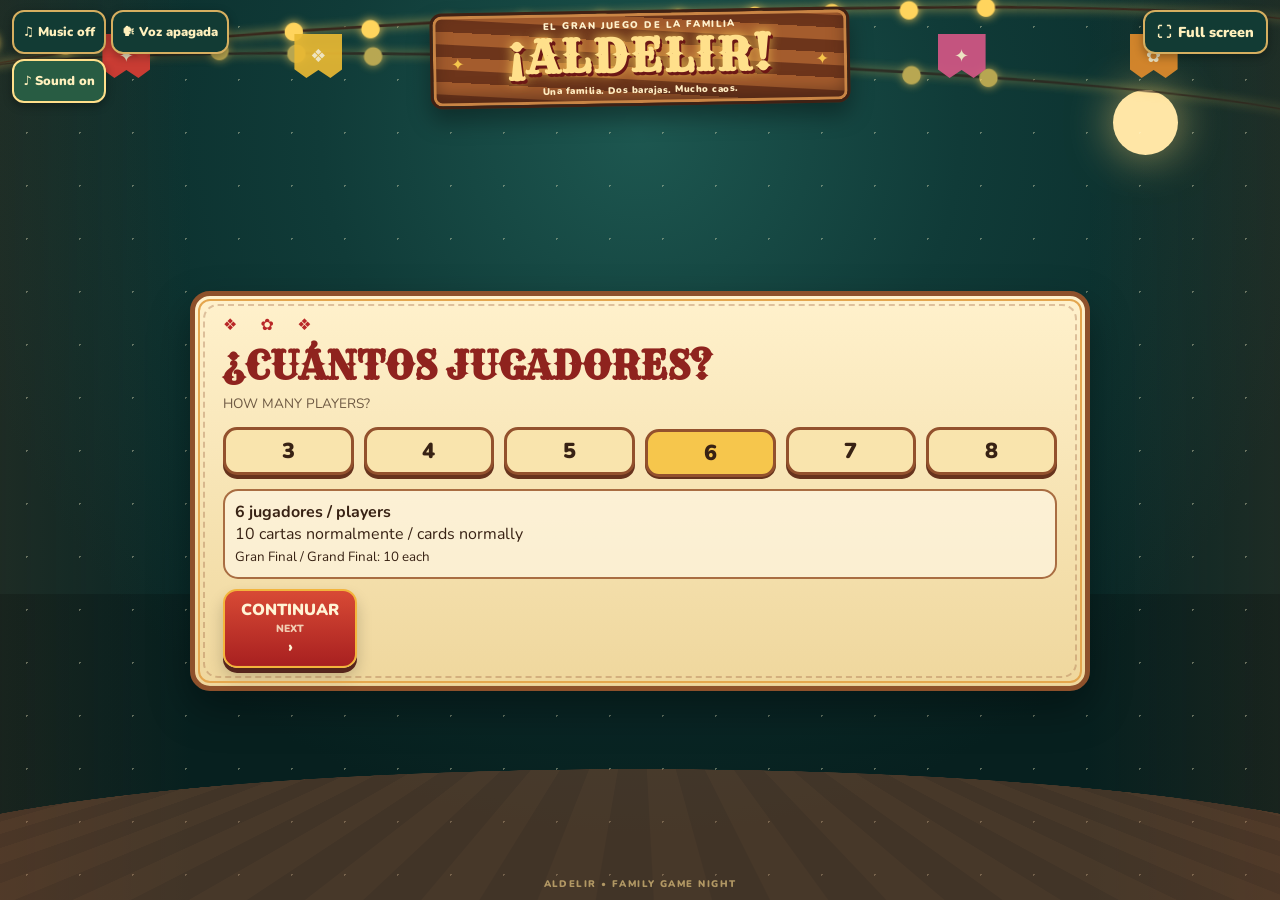
==== aldelir/index.html @ d0a07c15 "Update GameBox with complete ALDELIR game, voice, music and full screen" ====
<!doctype html>
<html lang="es-MX">
<head>
  <meta charset="utf-8">
  <meta name="viewport" content="width=device-width,initial-scale=1,viewport-fit=cover">
  <meta name="theme-color" content="#102f2b">
  <title>¡ALDELIR! El Gran Juego de la Familia</title>
  <link rel="stylesheet" href="styles.css?v=17">
</head>
<body>
  <div id="app" class="app round-theme-0">
    <div class="courtyard" aria-hidden="true">
      <div class="moon"></div>
      <div class="stars"></div>
      <div class="light-string lights-one"></div>
      <div class="light-string lights-two"></div>
      <div class="papel papel-a">✦</div><div class="papel papel-b">❖</div><div class="papel papel-c">✿</div>
      <div class="papel papel-d">❖</div><div class="papel papel-e">✦</div><div class="papel papel-f">✿</div>
    </div>

    <div class="audio-controls" aria-label="Audio controls">
      <button id="musicToggle" type="button" aria-pressed="false">♫ Music off</button>
      <button id="voiceToggle" type="button" aria-pressed="false">🗣 Voz apagada</button>
      <button id="soundToggle" type="button" aria-pressed="true">♪ Sound on</button>
    </div>
    <button id="fullscreenToggle" class="fullscreen-toggle" type="button" aria-pressed="false" aria-label="Enter full screen">⛶ <span>Full screen</span></button>
    <div id="voiceStatus" class="audio-status hidden" role="status"></div>
    <div id="fullscreenStatus" class="fullscreen-status hidden" role="status"></div>
    <header class="brand">
      <div class="wood-sign">
        <span class="brand-small">EL GRAN JUEGO DE LA FAMILIA</span>
        <h1>¡ALDELIR!</h1>
        <span class="brand-tagline">Una familia. Dos barajas. Mucho caos.</span>
      </div>
    </header>

    <main>
      <section id="s-setup" class="screen">
        <div class="panel papel-panel">
          <div class="ornament">❖ ✿ ❖</div>
          <h2>¿CUÁNTOS JUGADORES?</h2>
          <p class="english">HOW MANY PLAYERS?</p>
          <div id="counts" class="player-counts"></div>
          <div id="dealInfo" class="notice"></div>
          <button id="setupNext" class="btn btn-primary">CONTINUAR <small>NEXT</small> ›</button>
        </div>
      </section>

      <section id="s-names" class="screen hidden">
        <div class="panel papel-panel">
          <div class="ornament">✿ ❖ ✿</div>
          <h2>NOMBRES</h2><p class="english">PLAYER NAMES</p>
          <div id="nameFields" class="name-grid"></div>
          <p id="nameErr" class="error" role="alert"></p>
          <button id="namesNext" class="btn btn-primary">PREPARAR <small>CONTINUE</small> ›</button>
        </div>
      </section>

      <section id="s-deal" class="screen hidden">
        <div class="panel papel-panel center">
          <div id="dealRound" class="eyebrow"></div>
          <div class="deck-art" aria-hidden="true"><span>♠</span><span class="red">♥</span></div>
          <h2 id="dealTitle">¡NUEVA MANO!</h2>
          <p id="dealSubtitle" class="english">NEW HAND!</p>
          <div class="instruction-card">
            <p>Mezcla las <strong>dos barajas</strong>.</p>
            <p class="english">Shuffle both decks together.</p>
            <div id="dealBig" class="deal-big"></div>
            <p>Coloca todas las cartas <strong>boca arriba</strong>.</p>
            <p class="english">Place all cards face up.</p>
          </div>
          <button id="dealReady" class="btn btn-primary btn-big">✓ TODOS LISTOS <small>EVERYONE READY</small></button>
        </div>
      </section>

      <section id="s-round" class="screen hidden">
        <div class="panel round-panel center">
          <div id="roundNo" class="eyebrow"></div>
          <div id="roundIcon" class="round-icon"></div>
          <h2 id="roundEs"></h2>
          <p id="roundEn" class="round-en"></p>
          <div class="instruction-card">
            <p id="objectiveEs" class="objective"></p>
            <p id="objectiveEn" class="english"></p>
          </div>
          <div id="doublePoints" class="double-points hidden">🔥 PUNTOS DOBLES / DOUBLE POINTS 🔥</div>
          <div id="roundPoints" class="points"></div>
          <button id="roundStart" class="btn btn-primary btn-big">▶ EMPEZAR <small>START</small></button>
        </div>
      </section>

      <section id="s-game" class="screen hidden">
        <div id="scores" class="score-grid"></div>
        <div class="game-table">
          <div class="game-status"><span id="liveRound"></span><span id="callNum"></span></div>
          <div id="playingCard" class="playing-card">
            <div class="corner top"><span id="cornerRank1">?</span><span id="cornerSuit1">♠</span></div>
            <div id="rank" class="card-rank">?</div>
            <div id="suit" class="card-suit">♠</div>
            <div class="corner bottom"><span id="cornerRank2">?</span><span id="cornerSuit2">♠</span></div>
          </div>
          <div id="cardEs" class="card-name">PREPARADOS...</div>
          <div id="cardEn" class="english">GET READY...</div>
          <div id="specialHint" class="round-hint"></div>
          <div class="controls">
            <button id="pause" class="btn btn-secondary">⏸ PAUSA <small>PAUSE</small></button>
            <label class="speed">VELOCIDAD / SPEED
              <select id="speed">
                <option value="7500">Lenta / Slow</option>
                <option value="5500" selected>Normal</option>
                <option value="4000">Rápida / Fast</option>
              </select>
            </label>
          </div>
          <button id="alvarez" class="alvarez-buzzer"><span>🔔</span> ¡ALDELIR!</button>
        </div>
      </section>

      <section id="s-claim" class="screen hidden">
        <div class="panel papel-panel center alert-panel">
          <div class="alarm">🚨 🔔 🚨</div><h2>¡TENEMOS ALDELIR!</h2><p class="english">WE HAVE ALDELIR!</p>
          <div class="last-card-box"><small>ÚLTIMA CARTA / FINAL CALLED CARD</small><div id="claimLastCard"></div></div>
          <p><strong>Selecciona a TODOS los que cantaron.</strong><br><span class="english">Select EVERYONE who called Aldelir.</span></p>
          <div id="claimers" class="claimer-grid"></div>
          <p id="claimErr" class="error"></p>
          <button id="verifyClaims" class="btn btn-primary">COMPROBAR <small>VERIFY</small> ›</button>
        </div>
      </section>

      <section id="s-verify" class="screen hidden">
        <div class="panel papel-panel center">
          <div id="verifyProgress" class="eyebrow"></div><h2 id="verifyName"></h2>
          <p><strong>¿Completó el reto con la última carta?</strong></p><p class="english">Did they complete the challenge with the final called card?</p>
          <div class="last-card-box"><small>ÚLTIMA CARTA / FINAL CARD</small><div id="verifyLastCard"></div></div>
          <details><summary>Ver todas las cartas llamadas / See all called cards</summary><div id="called" class="called-list"></div></details>
          <div class="verify-buttons">
            <button id="invalid" class="btn btn-secondary">✕ NO VÁLIDO <small>NOT VALID</small></button>
            <button id="valid" class="btn btn-primary">✓ GANADOR <small>VALID WINNER</small></button>
          </div>
        </div>
      </section>

      <section id="s-result" class="screen hidden">
        <div id="celebrationPanel" class="panel papel-panel center celebration-panel">
          <div class="trophy">🎉🏆🎉</div><h2 id="celebration"></h2><p id="celebrationEn" class="round-en"></p>
          <div id="winnerNames" class="winner-names"></div><div id="resultPts" class="points"></div>
          <h3>CLASIFICACIÓN <span class="english-inline">/ SCOREBOARD</span></h3>
          <div id="resultBoard" class="standings"></div>
          <button id="nextRound" class="btn btn-primary btn-big">SIGUIENTE RONDA / NEXT ROUND ›</button>
        </div>
      </section>

      <section id="s-exhausted" class="screen hidden">
        <div class="panel papel-panel center">
          <div class="round-icon">🃏</div>
          <h2>¡NADIE GANÓ!</h2>
          <p class="english">NO WINNER THIS HAND</p>
          <p><strong id="exhaustedSummaryEs"></strong></p>
          <p id="exhaustedSummaryEn" class="english"></p>
          <p>Revisen las cartas por si se les pasó alguna. Si nadie completó el reto, mezclen, repartan y repitan esta ronda.</p>
          <p class="english">Check for missed matches, then redeal and replay this round if nobody completed the challenge.</p>
          <h3>CARTAS LLAMADAS <span class="english-inline">/ CALLED CARDS</span></h3>
          <div id="exhaustedCalled" class="called-list exhausted-cards"></div>
          <p class="notice">La ronda y los puntos acumulados se conservan.<br><span class="english">Same round. Existing scores are kept.</span></p>
          <button id="replayRound" class="btn btn-primary btn-big">↻ REPARTIR Y REPETIR <small>REDEAL AND REPLAY</small></button>
        </div>
      </section>

      <section id="s-champion" class="screen hidden">
        <div class="panel champion-panel center">
          <div class="champ-crown">👑</div><div id="champTitleEs" class="champ-title"></div><div id="champTitleEn" class="english"></div>
          <h2 id="champName" class="champ-name"></h2><div id="champScore" class="points"></div><p id="champMessage"></p>
          <h3>CLASIFICACIÓN FINAL <span class="english-inline">/ FINAL STANDINGS</span></h3>
          <div id="finalBoard" class="standings"></div>
          <button id="newGame" class="btn btn-primary">↻ NUEVO JUEGO <small>NEW GAME</small></button>
        </div>
      </section>
    </main>
    <div id="confetti" class="confetti" aria-hidden="true"></div>
    <footer>ALDELIR • FAMILY GAME NIGHT</footer>
  </div>
  <script src="game.js?v=17"></script>
  <script src="layout.js?v=11"></script>
  <script src="fullscreen.js?v=11"></script>
  <script src="audio.js?v=11"></script>
  <script src="voice.js?v=17"></script>
</body>
</html>
---- aldelir/styles.css ----
@import url('https://fonts.googleapis.com/css2?family=Rye&family=Nunito:wght@500;700;900&display=swap');
:root{--night:#0b2929;--night2:#15413a;--cream:#fff2cf;--paper:#f6dfad;--ink:#382214;--gold:#f6c64c;--red:#b92727;--green:#22775a;--blue:#1d6487;--wood:#6d351b;--wood2:#a45c2d;--shadow:rgba(0,0,0,.34);--theme:#d78c2d}
*{box-sizing:border-box}html,body{margin:0;min-height:100%;background:#071f20;color:var(--cream);font-family:Nunito,system-ui,sans-serif}button,input,select{font:inherit}button{cursor:pointer}.hidden{display:none!important}.app{min-height:100vh;position:relative;overflow:hidden;background:radial-gradient(circle at 50% 15%,#1d5750 0,#103b38 32%,#092827 70%);padding:24px 18px 38px}.courtyard{position:fixed;inset:0;pointer-events:none;overflow:hidden;background:linear-gradient(180deg,transparent 0 66%,rgba(0,0,0,.18) 66%),linear-gradient(90deg,rgba(126,62,27,.18),transparent 15% 85%,rgba(126,62,27,.18));z-index:0}.courtyard:after{content:"";position:absolute;left:-5%;right:-5%;bottom:-90px;height:36vh;border-radius:50% 50% 0 0;background:repeating-linear-gradient(90deg,#8f4d31 0 42px,#9d5736 42px 84px);opacity:.42;transform:perspective(300px) rotateX(58deg)}.moon{position:absolute;right:8%;top:7%;width:90px;height:90px;border-radius:50%;background:#ffe6a6;box-shadow:0 0 45px #ffd67699}.stars{position:absolute;inset:0;background-image:radial-gradient(#fff8cf 1px,transparent 1px);background-size:53px 53px;opacity:.35}.light-string{position:absolute;left:-4%;width:108%;height:90px;border-top:3px solid #39271c;border-radius:50%;filter:drop-shadow(0 0 5px #ffd05a)}.lights-one{top:45px;transform:rotate(-2deg)}.lights-two{top:130px;transform:rotate(2deg);opacity:.7}.light-string:after{content:"●  ●  ●  ●  ●  ●  ●  ●  ●  ●  ●  ●  ●  ●";position:absolute;top:-13px;left:2%;right:2%;color:#ffd45d;font-size:24px;letter-spacing:25px;white-space:nowrap}.papel{position:absolute;top:88px;width:70px;height:64px;clip-path:polygon(0 0,100% 0,100% 80%,75% 100%,50% 82%,25% 100%,0 80%);display:grid;place-items:center;font-size:27px;opacity:.92;animation:sway 4s ease-in-out infinite alternate;transform-origin:top}.papel-a{left:8%;background:#d93d35}.papel-b{left:23%;background:#e9b934;animation-delay:-1s}.papel-c{left:39%;background:#2a8a64;animation-delay:-2s}.papel-d{right:39%;background:#3478a4;animation-delay:-.5s}.papel-e{right:23%;background:#d45786;animation-delay:-1.5s}.papel-f{right:8%;background:#e18b2c;animation-delay:-2.5s}@keyframes sway{to{transform:rotate(3deg) translateY(2px)}}main,.brand,footer{position:relative;z-index:2}.brand{max-width:760px;margin:0 auto 22px;text-align:center;padding-top:112px}.wood-sign{position:relative;padding:16px 28px 18px;border:5px solid #3f2114;border-radius:16px;background:repeating-linear-gradient(4deg,var(--wood) 0 12px,var(--wood2) 13px 25px);box-shadow:0 12px 22px var(--shadow),inset 0 0 0 3px #c98545,inset 0 -8px 18px #3b1c1299;transform:rotate(-1deg)}.wood-sign:before,.wood-sign:after{content:"✦";position:absolute;top:42%;color:var(--gold);font-size:25px}.wood-sign:before{left:18px}.wood-sign:after{right:18px}.brand h1{font-family:Rye,Georgia,serif;color:#ffe08b;text-shadow:2px 3px #6c1715,0 0 12px #ffcf59;margin:0;font-size:clamp(2.7rem,8vw,5.3rem);letter-spacing:.04em}.brand-small,.brand-tagline{display:block;font-weight:900;letter-spacing:.15em;font-size:.7rem}.brand-tagline{letter-spacing:.05em;color:#ffecc1}.screen{max-width:820px;margin:auto;animation:screenIn .35s ease both}@keyframes screenIn{from{opacity:0;transform:translateY(12px) scale(.985)}to{opacity:1;transform:none}}.panel,.game-table{border-radius:24px;box-shadow:0 18px 40px var(--shadow)}.papel-panel,.round-panel{position:relative;background:linear-gradient(#fff1cc,#efd79d);color:var(--ink);border:5px solid #8e512b;padding:clamp(20px,5vw,38px);outline:2px solid #e4a64e;outline-offset:-10px}.papel-panel:before,.round-panel:before{content:"";position:absolute;inset:8px;border:2px dashed #9b613f55;border-radius:15px;pointer-events:none}.center{text-align:center}.ornament{color:var(--red);font-size:1.35rem;letter-spacing:.6em}.panel h2{font-family:Rye,Georgia,serif;color:#8f231e;font-size:clamp(2rem,7vw,3.4rem);margin:.2em 0}.english{opacity:.72;font-size:.9rem;margin:.2rem 0}.english-inline{font-size:.75em;opacity:.65}.eyebrow{font-weight:900;letter-spacing:.08em;color:#70452f}.notice,.instruction-card,.round-hint,.last-card-box{border:2px solid #a96d42;background:#fff8e6aa;border-radius:15px;padding:14px;margin:16px auto}.player-counts{display:grid;grid-template-columns:repeat(3,1fr);gap:10px;margin:20px 0}.count-btn,.claimer{min-height:62px;border:3px solid #93512d;border-radius:14px;background:#f9e4ad;color:var(--ink);font-weight:900;font-size:1.35rem;box-shadow:0 4px #67331d}.count-btn.selected,.claimer.selected{background:var(--gold);transform:translateY(2px);box-shadow:0 2px #67331d}.btn{border:0;border-radius:14px;min-height:58px;padding:12px 20px;font-weight:900;box-shadow:0 5px 0 #56251c,0 9px 16px #0003;transition:.12s transform,.12s box-shadow}.btn:active{transform:translateY(4px);box-shadow:0 1px 0 #56251c}.btn small{display:block;font-size:.65em;opacity:.8}.btn-primary{background:linear-gradient(#d84a35,#a82020);color:#fff4d5;border:2px solid #f3b43c}.btn-secondary{background:#f5deb0;color:#4b2b1c;border:2px solid #8b5436}.btn-big{width:100%;font-size:1.15rem;margin-top:16px}.name-grid{display:grid;gap:10px;margin:18px 0}.name-row{display:flex;gap:10px;align-items:center}.name-row b{width:32px}.name-row input,.speed select{width:100%;min-height:48px;border-radius:12px;border:2px solid #9d6543;background:#fff8e8;color:#332015;padding:8px 12px}.error{color:#a20f0f;font-weight:900;min-height:1.3em}.deck-art{height:90px;position:relative;margin:10px auto;width:110px}.deck-art span{position:absolute;inset:5px 20px;background:white;border:3px solid #3c2920;border-radius:9px;display:grid;place-items:center;color:#171717;font-size:2.5rem;transform:rotate(-8deg);box-shadow:4px 5px #0003}.deck-art span+span{transform:rotate(9deg) translate(14px,-2px)}.red{color:#bb2020!important}.deal-big{font-size:clamp(1.6rem,6vw,2.7rem);font-weight:900;color:#9e2720;margin:18px 0}.round-icon{font-size:4rem;filter:drop-shadow(0 5px 5px #0003);animation:pop 1.5s ease-in-out infinite alternate}@keyframes pop{to{transform:scale(1.08) rotate(2deg)}}.round-en{font-weight:900;font-size:1.25rem}.objective{font-size:1.2rem;font-weight:900}.points{font-weight:900;font-size:1.35rem;color:#8c241f}.double-points{display:inline-block;background:#8e201b;color:#ffe894;padding:10px 18px;border-radius:999px;font-weight:900;animation:pulse 1s infinite alternate}@keyframes pulse{to{transform:scale(1.04);box-shadow:0 0 18px #ffc64a}}.score-grid{display:grid;grid-template-columns:repeat(2,1fr);gap:8px;margin-bottom:12px}.score-card{background:#f3dca8;color:#3a2417;border:3px solid #85502f;border-radius:13px;text-align:center;padding:8px;box-shadow:0 5px #0003}.score-card.leader{border-color:#ffd151;box-shadow:0 0 0 2px #8f2b22,0 5px #0003}.score-rank{font-size:.72rem;font-weight:900}.game-table{background:linear-gradient(135deg,#22604a,#164937);border:8px solid #6f381f;box-shadow:0 18px 40px #0008,inset 0 0 0 3px #a76a38;padding:18px;text-align:center}.game-status{display:flex;justify-content:space-between;gap:12px;font-weight:900;color:#ffe6a2}.playing-card{position:relative;width:min(55vw,260px);aspect-ratio:5/7;margin:18px auto 12px;background:#fffdf4;color:#161616;border:4px solid #e4d9c2;border-radius:18px;box-shadow:0 16px 25px #0006,inset 0 0 25px #c8bda344;display:grid;place-items:center;transform-style:preserve-3d}.playing-card.deal{animation:dealCard .55s cubic-bezier(.2,.9,.3,1.25)}@keyframes dealCard{0%{transform:translateY(-60px) rotateY(90deg) rotate(7deg);opacity:.2}70%{transform:translateY(4px) rotateY(0) rotate(-2deg)}100%{transform:none;opacity:1}}.card-rank{font-family:Georgia,serif;font-weight:900;font-size:clamp(5rem,19vw,8rem);line-height:.8}.card-suit{font-size:clamp(4rem,16vw,7rem);line-height:.8}.playing-card.red-card{color:#c3212a}.corner{position:absolute;display:flex;flex-direction:column;font-family:Georgia,serif;font-weight:900;font-size:1.5rem;line-height:1}.corner.top{left:13px;top:12px}.corner.bottom{right:13px;bottom:12px;transform:rotate(180deg)}.card-name{font-weight:900;font-size:1.25rem;color:#fff0b6}.round-hint{max-width:600px;background:#0e3329aa;border-color:#d9b66a;color:#fff0c5}.controls{display:grid;grid-template-columns:1fr 1fr;gap:10px;align-items:end}.speed{text-align:left;font-size:.75rem;font-weight:900;color:#ffe8ae}.alvarez-buzzer{width:100%;margin-top:18px;min-height:88px;border-radius:50px;border:5px solid #ffcf55;background:radial-gradient(circle at 50% 25%,#ef5b43,#aa171b 70%);color:#fff4cb;font-family:Rye,Georgia,serif;font-size:clamp(1.7rem,7vw,2.8rem);text-shadow:2px 2px #6e1215;box-shadow:0 8px 0 #651518,0 12px 25px #0007,0 0 20px #ffbe3e88;transition:.12s}.alvarez-buzzer:active{transform:translateY(6px);box-shadow:0 2px 0 #651518,0 6px 12px #0007}.alarm,.trophy{font-size:3.2rem}.last-card-box{max-width:360px}.last-card-box div{font-family:Georgia,serif;font-size:3rem;font-weight:900}.claimer-grid{display:grid;grid-template-columns:repeat(2,1fr);gap:9px;margin:15px 0}.called-list{display:flex;flex-wrap:wrap;gap:7px;max-height:210px;overflow:auto;margin-top:12px}.called-chip{background:#fffdf4;border:2px solid #745039;border-radius:8px;padding:8px 11px;font-weight:900}.called-chip.last{outline:3px solid #d6a326}.verify-buttons{display:grid;grid-template-columns:1fr 1fr;gap:10px;margin-top:18px}.winner-names{font-family:Rye,Georgia,serif;font-size:clamp(1.8rem,7vw,3rem);color:#9c251f;margin:15px 0}.standings{display:grid;gap:7px;max-width:520px;margin:12px auto 20px}.standing{display:flex;justify-content:space-between;gap:12px;background:#fff4d3;border:2px solid #9c633d;border-radius:10px;padding:9px 13px;color:#3c2517;font-weight:900}.standing.leader{border-color:#c99619;background:#ffe9a1}.celebration-panel.celebrate{animation:winnerGlow .65s ease 3}@keyframes winnerGlow{50%{box-shadow:0 0 45px #ffd25d,0 18px 40px #0005;transform:scale(1.012)}}.champion-panel{position:relative;padding:34px 24px;background:radial-gradient(circle,#fff0a8,#e4a839 55%,#9b5a1e);color:#48240f;border:7px double #fff1a0;box-shadow:0 0 55px #ffd34b99,0 18px 40px #0008}.champion-panel:before{content:"✦  ❖  ✿  ❖  ✦";display:block;font-size:1.6rem;color:#a42120;letter-spacing:.3em}.champ-crown{font-size:5rem;animation:crown 1.2s ease-in-out infinite alternate}@keyframes crown{to{transform:translateY(-6px) rotate(3deg)}}.champ-title{font-family:Rye,Georgia,serif;font-size:1.5rem;color:#8c211c}.champ-name{font-family:Rye,Georgia,serif!important;color:#8d211d!important;text-shadow:0 2px #ffe68a}.confetti{position:fixed;inset:0;pointer-events:none;z-index:20;overflow:hidden}.confetti-piece{position:absolute;top:-30px;width:12px;height:20px;background:var(--c);animation:fall var(--d) linear forwards;transform:rotate(var(--r))}@keyframes fall{to{transform:translate(var(--x),110vh) rotate(720deg);opacity:.9}}footer{text-align:center;margin-top:22px;font-size:.7rem;font-weight:900;letter-spacing:.15em;color:#e8c982aa}.round-theme-1{--theme:#d49b27}.round-theme-2{--theme:#c8333c}.round-theme-3{--theme:#df3e32}.round-theme-4{--theme:#9d672a}.round-theme-5{--theme:#333a46}.round-theme-6{--theme:#3d89a1}.round-theme-7{--theme:#f3bf36}.round-panel{border-color:var(--theme)}.round-panel .round-icon,.game-table .game-status{filter:drop-shadow(0 0 6px var(--theme))}.round-theme-7 .game-table{box-shadow:0 0 35px #f5c13c77,0 18px 40px #0008,inset 0 0 0 3px #d5a638}.round-theme-7 .brand h1{text-shadow:2px 3px #6c1715,0 0 25px #ffd33e}.round-theme-5 .game-table{background:linear-gradient(135deg,#24343a,#111d21)}
@media(min-width:700px){.player-counts{grid-template-columns:repeat(6,1fr)}.name-grid{grid-template-columns:1fr 1fr}.score-grid{grid-template-columns:repeat(4,1fr)}.claimer-grid{grid-template-columns:repeat(4,1fr)}}
@media(max-width:520px){.app{padding-left:10px;padding-right:10px}.brand{padding-top:108px}.wood-sign{padding-left:15px;padding-right:15px}.wood-sign:before,.wood-sign:after{display:none}.controls{grid-template-columns:1fr}.papel{width:48px;height:48px;font-size:18px}.playing-card{width:min(66vw,250px)}}
@media(prefers-reduced-motion:reduce){*,*:before,*:after{animation-duration:.001ms!important;animation-iteration-count:1!important;scroll-behavior:auto!important}}
/* Landscape uses the visible viewport as a single game stage. */
@media (orientation: landscape) {
  html,body {height:100%;min-height:0;overflow:hidden}
  .app {height:100vh;height:100dvh;min-height:0;padding:10px max(16px,env(safe-area-inset-right)) 10px max(16px,env(safe-area-inset-left));display:flex;flex-direction:column;gap:10px}
  .brand {flex:none;width:min(420px,45vw);padding-top:0;margin:0 auto}
  .wood-sign {padding:5px 24px 7px;border-width:3px;border-radius:12px}
  .brand h1 {font-size:clamp(1.7rem,5dvh,2.8rem);line-height:1.15}
  .brand-small,.brand-tagline {font-size:.6rem}
  .wood-sign:before,.wood-sign:after {font-size:16px}
  .app main {flex:1;min-height:0;position:relative;width:100%}
  .screen:not(.hidden) {position:absolute;left:50%;top:50%;width:min(1080px,100%);max-width:none;margin:0;animation:none;transform:translate(-50%,-50%) scale(var(--stage-scale,1));transform-origin:center}
  .panel {max-width:900px;margin:auto;padding:18px 28px;border-radius:20px}
  .panel h2 {font-size:clamp(1.65rem,3vw,2.5rem);margin:6px 0;line-height:1.2}
  .panel h3 {margin:10px 0;font-size:1rem}
  .panel p {margin:6px 0}
  .ornament {font-size:1rem}
  .english {font-size:.85rem}
  .notice,.instruction-card,.round-hint,.last-card-box {padding:10px;margin:10px auto}
  .player-counts {grid-template-columns:repeat(6,1fr);margin:14px 0}
  .count-btn,.claimer {min-height:48px}
  .btn {min-height:48px;padding:8px 16px}
  .btn-big {margin-top:10px;font-size:1rem}
  .name-grid {grid-template-columns:1fr 1fr;margin:12px 0;gap:8px}
  .error:empty {display:none}
  .deck-art {height:55px;width:90px;margin:6px auto}
  .deck-art span {font-size:1.8rem}
  .deal-big {font-size:1.8rem;margin:10px 0}
  .round-icon,.alarm,.trophy,.champ-crown {font-size:2.4rem}
  .round-en {font-size:1rem;margin:6px 0}
  .double-points {padding:6px 12px}
  .points {font-size:1.15rem}
  #s-game:not(.hidden) {display:grid;grid-template-columns:200px 1fr;gap:14px;align-items:stretch}
  .score-grid {grid-template-columns:1fr;align-content:center;margin:0;gap:6px}
  .score-card {padding:6px;font-size:.9rem}
  .score-card strong {display:inline-block;max-width:100%;overflow-wrap:anywhere}
  .game-table {display:grid;grid-template-columns:minmax(150px,.9fr) minmax(240px,1.1fr);gap:10px 20px;padding:16px 22px;align-items:center}
  .game-status {grid-column:1/-1;font-size:.85rem}
  .playing-card {grid-column:1;grid-row:2/7;width:auto;height:clamp(180px,43dvh,340px);max-width:100%;margin:0 auto;aspect-ratio:5/7}
  .card-rank {font-size:clamp(3.5rem,12dvh,6rem)}
  .card-suit {font-size:clamp(3rem,10dvh,5rem)}
  .corner {font-size:1.2rem}
  .card-name,#s-game .english,.round-hint,.controls,.alvarez-buzzer {grid-column:2}
  .card-name {font-size:1.15rem;overflow-wrap:anywhere}
  .round-hint {margin:0;padding:8px;font-size:.9rem}
  .controls {grid-template-columns:1fr 1fr;gap:8px}
  .speed select {min-height:42px;padding:6px}
  .alvarez-buzzer {min-height:68px;margin:0;font-size:1.8rem}
  .claimer-grid {grid-template-columns:repeat(4,1fr);margin:10px 0}
  .last-card-box div {font-size:2.3rem}
  .verify-buttons {margin-top:12px}
  .called-list {max-height:none;overflow:visible;gap:4px;margin-top:8px}
  .called-chip {font-size:.8rem;padding:4px 6px}
  .winner-names {font-size:1.8rem;margin:8px 0;overflow-wrap:anywhere}
  .standings {grid-template-columns:1fr 1fr;max-width:760px;gap:6px;margin:10px auto 14px}
  .standing {padding:7px 10px;font-size:.9rem}
  .standing span:first-child {overflow-wrap:anywhere}
  .champion-panel:before {font-size:1rem}
  .champ-title {font-size:1.2rem}
  footer {flex:none;margin:0;font-size:.6rem}
  .lights-one {top:12px}.lights-two {top:58px}
  .papel {top:34px;width:48px;height:44px;font-size:18px}
  .moon {width:65px;height:65px;top:10%}
}
.fullscreen-toggle {position:fixed;top:max(10px,env(safe-area-inset-top));right:max(12px,env(safe-area-inset-right));z-index:30;display:flex;align-items:center;gap:7px;min-height:44px;padding:8px 12px;border:2px solid #d6af60;border-radius:12px;background:#123b34;color:#fff0bd;font-size:.9rem;font-weight:900;box-shadow:0 3px 10px #0005}
.fullscreen-toggle[hidden] {display:none}
.fullscreen-toggle:focus-visible {outline:3px solid #fff4cd;outline-offset:3px}
.fullscreen-toggle:disabled {opacity:.6}
.fullscreen-status {position:fixed;top:62px;right:12px;z-index:31;max-width:min(360px,90vw);padding:12px;border:2px solid #d6af60;border-radius:12px;background:#123b34;color:#fff0bd;font-size:.9rem}
@media(max-width:600px) {.fullscreen-toggle span {display:none}.fullscreen-toggle {font-size:1.4rem}}
.audio-controls {position:fixed;top:max(10px,env(safe-area-inset-top));left:max(12px,env(safe-area-inset-left));z-index:30;display:flex;gap:6px}
.audio-controls button {min-height:44px;padding:8px 10px;border:2px solid #d6af60;border-radius:12px;background:#123b34;color:#fff0bd;font-size:.85rem;font-weight:900;box-shadow:0 3px 10px #0005}
.audio-controls button[aria-pressed="true"] {background:#285c43;border-color:#ffe08b}
.audio-controls button[hidden] {display:none}
.audio-controls button:focus-visible {outline:3px solid #fff4cd;outline-offset:3px}
@media(orientation:landscape) and (max-width:1000px) {.brand {width:min(360px,38vw)}.brand-small,.brand-tagline {font-size:.5rem}.audio-controls {flex-direction:column}.audio-controls button {font-size:.75rem;padding:6px 8px}}
.audio-status {position:fixed;left:12px;top:62px;z-index:32;max-width:min(370px,90vw);padding:12px;border:2px solid #d6af60;border-radius:12px;background:#123b34;color:#fff0bd;font-size:.85rem;box-shadow:0 3px 10px #0005}
@media(orientation:landscape) and (max-width:1000px) {.audio-status {top:160px}}
.audio-controls {display:grid;grid-template-columns:repeat(2,max-content);gap:5px}
.audio-controls button {font-size:.8rem;padding:6px 9px}
.audio-status {top:110px}
.exhausted-cards {display:grid;grid-template-columns:repeat(8,minmax(0,1fr));max-height:none;overflow:visible;gap:5px}
.exhausted-cards .called-chip {padding:5px 3px;text-align:center}
@media(orientation:landscape) {.exhausted-cards {grid-template-columns:repeat(13,minmax(0,1fr))}.exhausted-cards .called-chip {padding:5px 2px}}
.round-hint strong {display:block;color:#ffe08b;font-size:1rem;margin-bottom:6px}
.round-hint .call-pool {font-weight:900;color:#ffe08b;margin-top:6px;font-size:.8rem}
.round-hint small {display:block;margin-top:5px;font-size:.72rem;opacity:.85}
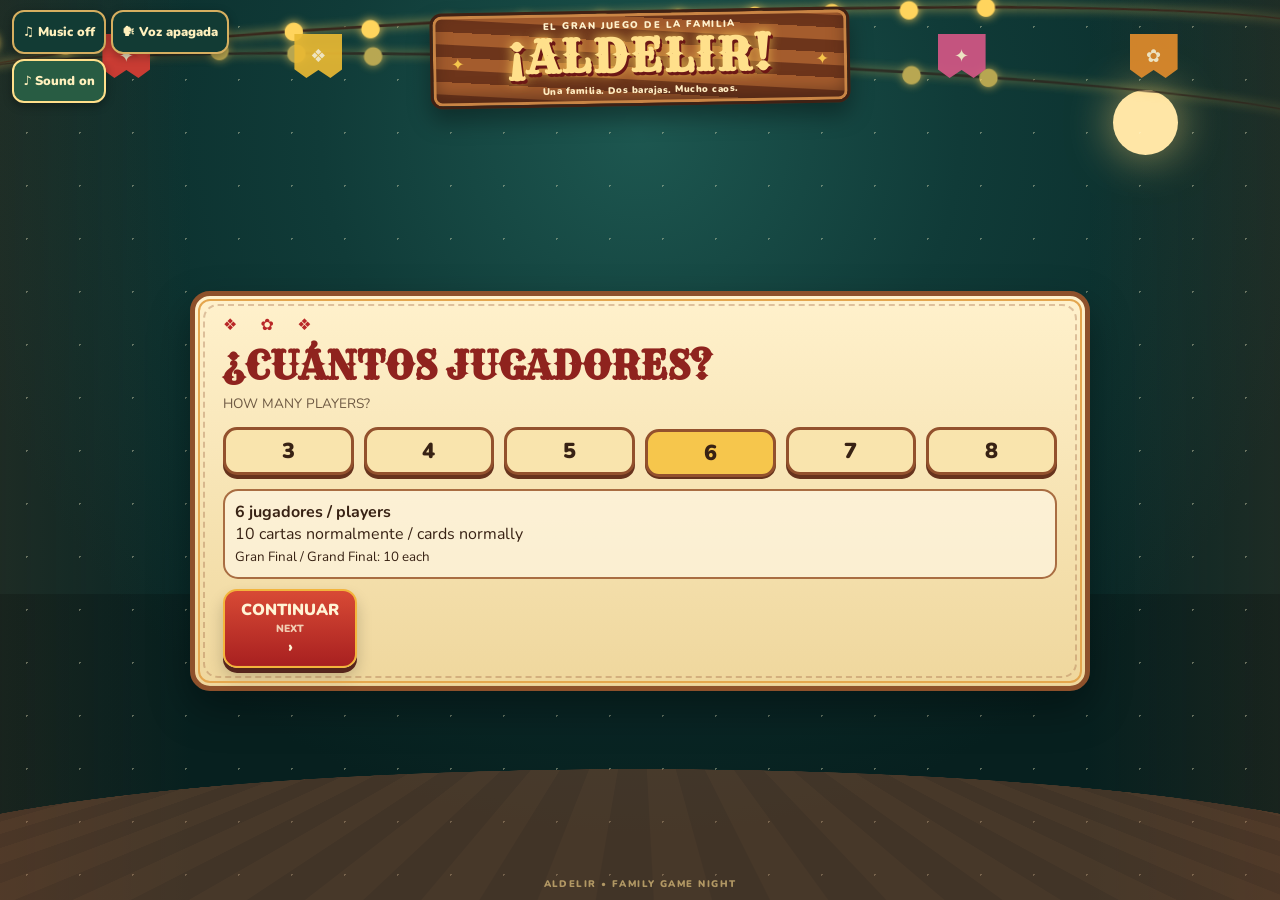
==== commit 0419d87c: "Use shared GameBox full screen control for Aldelir" ====
--- a/aldelir/index.html
+++ b/aldelir/index.html
@@ -23,9 +23,7 @@
       <button id="voiceToggle" type="button" aria-pressed="false">🗣 Voz apagada</button>
       <button id="soundToggle" type="button" aria-pressed="true">♪ Sound on</button>
     </div>
-    <button id="fullscreenToggle" class="fullscreen-toggle" type="button" aria-pressed="false" aria-label="Enter full screen">⛶ <span>Full screen</span></button>
     <div id="voiceStatus" class="audio-status hidden" role="status"></div>
-    <div id="fullscreenStatus" class="fullscreen-status hidden" role="status"></div>
     <header class="brand">
       <div class="wood-sign">
         <span class="brand-small">EL GRAN JUEGO DE LA FAMILIA</span>
@@ -181,7 +179,6 @@
   </div>
   <script src="game.js?v=17"></script>
   <script src="layout.js?v=11"></script>
-  <script src="fullscreen.js?v=11"></script>
   <script src="audio.js?v=11"></script>
   <script src="voice.js?v=17"></script>
 </body>
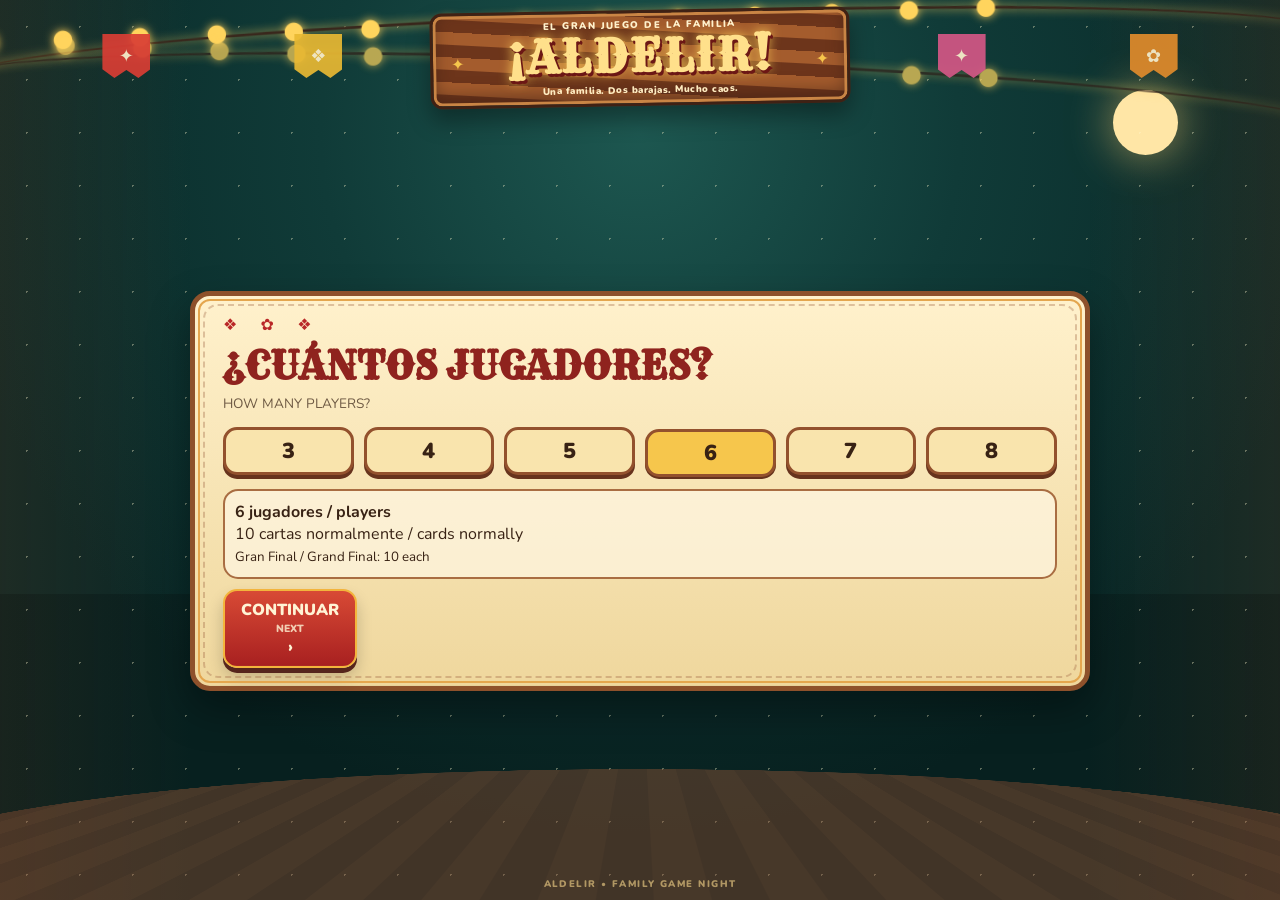
==== commit d1c36547: "Add shared settings drawer and Aldelir game reset" ====
--- a/aldelir/index.html
+++ b/aldelir/index.html
@@ -18,7 +18,7 @@
       <div class="papel papel-d">❖</div><div class="papel papel-e">✦</div><div class="papel papel-f">✿</div>
     </div>
 
-    <div class="audio-controls" aria-label="Audio controls">
+    <div class="audio-controls" hidden aria-label="Audio controls">
       <button id="musicToggle" type="button" aria-pressed="false">♫ Music off</button>
       <button id="voiceToggle" type="button" aria-pressed="false">🗣 Voz apagada</button>
       <button id="soundToggle" type="button" aria-pressed="true">♪ Sound on</button>
@@ -102,7 +102,7 @@
           <div id="specialHint" class="round-hint"></div>
           <div class="controls">
             <button id="pause" class="btn btn-secondary">⏸ PAUSA <small>PAUSE</small></button>
-            <label class="speed">VELOCIDAD / SPEED
+            <label class="speed" hidden>VELOCIDAD / SPEED
               <select id="speed">
                 <option value="7500">Lenta / Slow</option>
                 <option value="5500" selected>Normal</option>
@@ -181,5 +181,6 @@
   <script src="layout.js?v=11"></script>
   <script src="audio.js?v=11"></script>
   <script src="voice.js?v=17"></script>
+<script src="settings-adapter.js"></script>
 </body>
 </html>
--- a/aldelir/styles.css
+++ b/aldelir/styles.css
@@ -90,3 +90,6 @@
 .round-hint strong {display:block;color:#ffe08b;font-size:1rem;margin-bottom:6px}
 .round-hint .call-pool {font-weight:900;color:#ffe08b;margin-top:6px;font-size:.8rem}
 .round-hint small {display:block;margin-top:5px;font-size:.72rem;opacity:.85}
+
+.audio-controls[hidden],.speed[hidden]{display:none!important}
+.controls{grid-template-columns:1fr}
